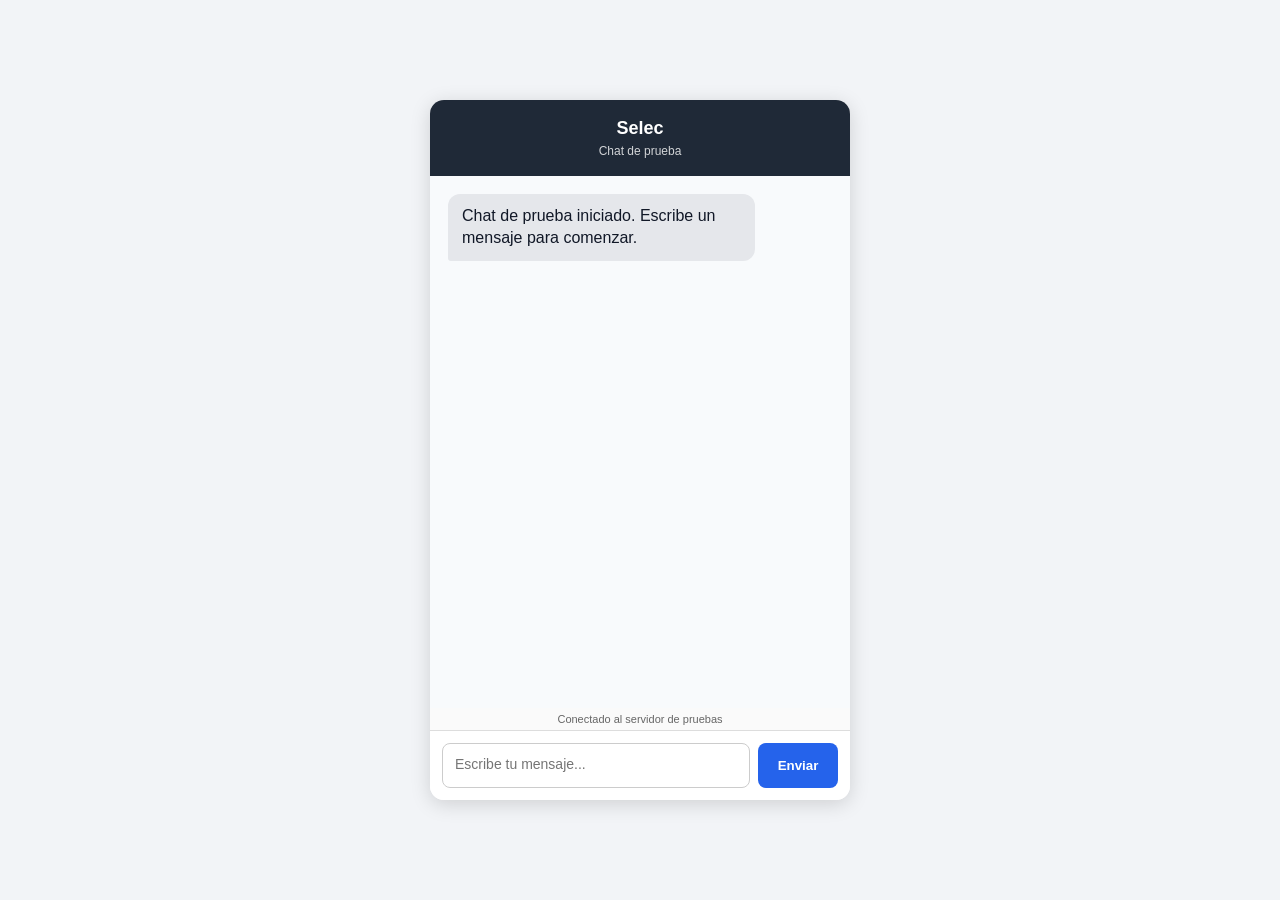
==== frontend/index.html @ 18d89196 "mejora de sistema + readme V2.0" ====
<!DOCTYPE html>
<html lang="es">
<head>
    <meta charset="UTF-8">
    <meta name="viewport" content="width=device-width, initial-scale=1.0">
    <title>Selec - Chat de Prueba</title>

    <style>
        * {
            box-sizing: border-box;
        }

        body {
            margin: 0;
            font-family: Arial, sans-serif;
            background: #f2f4f7;
            display: flex;
            justify-content: center;
            align-items: center;
            min-height: 100vh;
        }

        .chat-container {
            width: 420px;
            height: 700px;
            background: white;
            border-radius: 14px;
            box-shadow: 0 4px 20px rgba(0, 0, 0, 0.15);
            display: flex;
            flex-direction: column;
            overflow: hidden;
        }

        .chat-header {
            background: #1f2937;
            color: white;
            padding: 18px;
            text-align: center;
            font-size: 18px;
            font-weight: bold;
        }

        .chat-header small {
            display: block;
            margin-top: 5px;
            font-size: 12px;
            font-weight: normal;
            opacity: 0.8;
        }

        .messages {
            flex: 1;
            padding: 18px;
            overflow-y: auto;
            background: #f8fafc;
        }

        .message {
            margin-bottom: 12px;
            display: flex;
        }

        .message.bot {
            justify-content: flex-start;
        }

        .message.user {
            justify-content: flex-end;
        }

        .bubble {
            max-width: 80%;
            padding: 11px 14px;
            border-radius: 12px;
            line-height: 1.4;
            white-space: pre-wrap;
            word-wrap: break-word;
        }

        .bot .bubble {
            background: #e5e7eb;
            color: #111827;
            border-bottom-left-radius: 3px;
        }

        .user .bubble {
            background: #2563eb;
            color: white;
            border-bottom-right-radius: 3px;
        }

        .input-area {
            display: flex;
            padding: 12px;
            border-top: 1px solid #ddd;
            background: white;
            gap: 8px;
        }

        .input-area textarea {
            flex: 1;
            resize: none;
            height: 45px;
            border: 1px solid #ccc;
            border-radius: 8px;
            padding: 12px;
            font-family: Arial, sans-serif;
            font-size: 14px;
            outline: none;
        }

        .input-area textarea:focus {
            border-color: #2563eb;
        }

        .input-area button {
            width: 80px;
            border: none;
            border-radius: 8px;
            background: #2563eb;
            color: white;
            font-weight: bold;
            cursor: pointer;
        }

        .input-area button:hover {
            background: #1d4ed8;
        }

        .status {
            padding: 5px 12px;
            font-size: 11px;
            color: #666;
            text-align: center;
            background: #fafafa;
        }
    </style>
</head>

<body>

<div class="chat-container">

    <div class="chat-header">
        Selec
        <small>Chat de prueba</small>
    </div>

    <div id="messages" class="messages"></div>

    <div id="status" class="status">
        Conectado al servidor de pruebas
    </div>

    <div class="input-area">
        <textarea
            id="messageInput"
            placeholder="Escribe tu mensaje..."
        ></textarea>

        <button onclick="sendMessage()">
            Enviar
        </button>
    </div>

</div>

<script>

const VISITOR_ID = "test-visitor-001";

const messagesContainer = document.getElementById("messages");
const messageInput = document.getElementById("messageInput");
const statusElement = document.getElementById("status");


function addMessage(text, type) {

    const message = document.createElement("div");
    message.className = `message ${type}`;

    const bubble = document.createElement("div");
    bubble.className = "bubble";

    bubble.textContent = text;

    message.appendChild(bubble);
    messagesContainer.appendChild(message);

    messagesContainer.scrollTop =
        messagesContainer.scrollHeight;
}


function addBotReplies(response) {

    if (!response) {
        return;
    }

    if (Array.isArray(response.replies)) {

        response.replies.forEach(reply => {

            addMessage(reply, "bot");

        });

    }
}


async function sendMessage() {

    const text = messageInput.value.trim();

    if (!text) {
        return;
    }

    addMessage(text, "user");

    messageInput.value = "";

    statusElement.textContent = "Enviando...";

    const payload = {

        handler: "message",

        visitor: {
            id: VISITOR_ID
        },

        message: {
            text: text
        }

    };

    try {

        const response = await fetch("/salesiq-webhook", {

            method: "POST",

            headers: {
                "Content-Type": "application/json"
            },

            body: JSON.stringify(payload)

        });

        if (!response.ok) {

            throw new Error(
                `HTTP ${response.status}`
            );

        }

        const data = await response.json();

        addBotReplies(data);

        statusElement.textContent =
            "Conectado al servidor de pruebas";

    } catch (error) {

        console.error(error);

        addMessage(
            "Error al comunicarse con el servidor.",
            "bot"
        );

        statusElement.textContent =
            "Error de conexión";

    }
}


messageInput.addEventListener(
    "keydown",
    function(event) {

        if (
            event.key === "Enter" &&
            !event.shiftKey
        ) {

            event.preventDefault();

            sendMessage();

        }

    }
);


window.addEventListener(
    "load",
    function() {

        addMessage(
            "Chat de prueba iniciado. Escribe un mensaje para comenzar.",
            "bot"
        );

    }
);

</script>

</body>
</html>
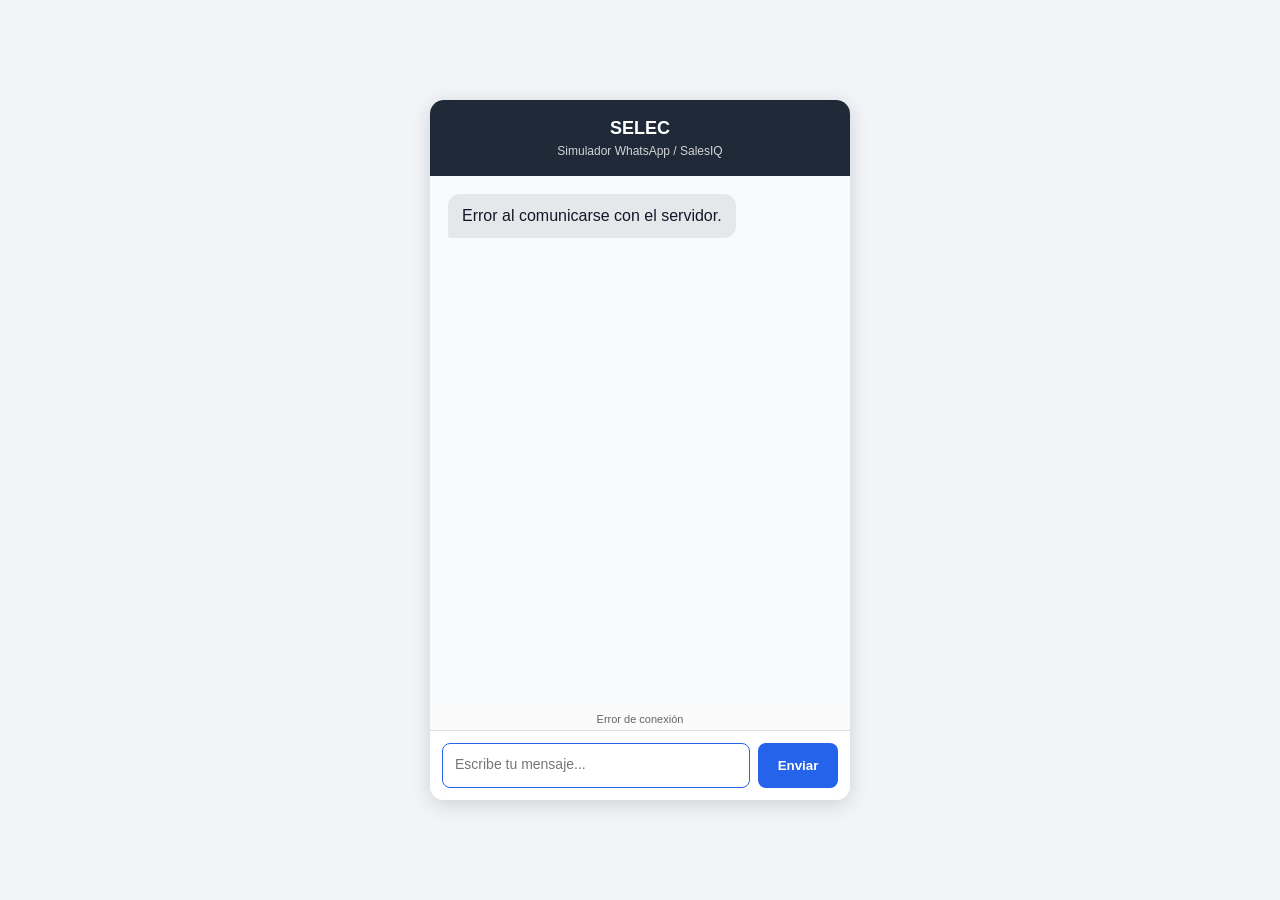
==== commit b2e3392e: "mejora flujo de postventa y envío automático de correos" ====
--- a/frontend/index.html
+++ b/frontend/index.html
@@ -1,9 +1,15 @@
 <!DOCTYPE html>
 <html lang="es">
+
 <head>
     <meta charset="UTF-8">
-    <meta name="viewport" content="width=device-width, initial-scale=1.0">
-    <title>Selec - Chat de Prueba</title>
+
+    <meta
+        name="viewport"
+        content="width=device-width, initial-scale=1.0"
+    >
+
+    <title>SELEC - Chat de Prueba</title>
 
     <style>
         * {
@@ -14,49 +20,83 @@
             margin: 0;
             font-family: Arial, sans-serif;
             background: #f2f4f7;
+
             display: flex;
             justify-content: center;
             align-items: center;
+
             min-height: 100vh;
         }
+
+
+        /* =========================================
+           CONTENEDOR
+        ========================================= */
 
         .chat-container {
             width: 420px;
             height: 700px;
+
             background: white;
+
             border-radius: 14px;
-            box-shadow: 0 4px 20px rgba(0, 0, 0, 0.15);
+
+            box-shadow:
+                0 4px 20px
+                rgba(0, 0, 0, 0.15);
+
             display: flex;
             flex-direction: column;
+
             overflow: hidden;
         }
+
+
+        /* =========================================
+           HEADER
+        ========================================= */
 
         .chat-header {
             background: #1f2937;
             color: white;
+
             padding: 18px;
+
             text-align: center;
+
             font-size: 18px;
             font-weight: bold;
         }
 
         .chat-header small {
             display: block;
+
             margin-top: 5px;
+
             font-size: 12px;
             font-weight: normal;
+
             opacity: 0.8;
         }
+
+
+        /* =========================================
+           MENSAJES
+        ========================================= */
 
         .messages {
             flex: 1;
+
             padding: 18px;
+
             overflow-y: auto;
+
             background: #f8fafc;
         }
 
         .message {
             margin-bottom: 12px;
+
             display: flex;
         }
 
@@ -70,9 +110,13 @@
 
         .bubble {
             max-width: 80%;
+
             padding: 11px 14px;
+
             border-radius: 12px;
+
             line-height: 1.4;
+
             white-space: pre-wrap;
             word-wrap: break-word;
         }
@@ -80,32 +124,99 @@
         .bot .bubble {
             background: #e5e7eb;
             color: #111827;
+
             border-bottom-left-radius: 3px;
         }
 
         .user .bubble {
             background: #2563eb;
             color: white;
+
             border-bottom-right-radius: 3px;
         }
+
+
+        /* =========================================
+           BOTONES / SELECT DE SALESIQ
+        ========================================= */
+
+        .bot-options {
+            width: 80%;
+
+            margin-top: -3px;
+            margin-bottom: 16px;
+
+            display: flex;
+            flex-direction: column;
+
+            gap: 8px;
+        }
+
+        .option-button {
+            width: 100%;
+
+            padding: 12px 14px;
+
+            background: white;
+
+            border: 1px solid #2563eb;
+            border-radius: 10px;
+
+            color: #2563eb;
+
+            font-family: Arial, sans-serif;
+            font-size: 14px;
+            font-weight: bold;
+
+            cursor: pointer;
+
+            transition:
+                background 0.15s ease,
+                color 0.15s ease,
+                transform 0.1s ease;
+        }
+
+        .option-button:hover {
+            background: #2563eb;
+            color: white;
+        }
+
+        .option-button:active {
+            transform: scale(0.98);
+        }
+
+
+        /* =========================================
+           INPUT
+        ========================================= */
 
         .input-area {
             display: flex;
+
             padding: 12px;
+
             border-top: 1px solid #ddd;
+
             background: white;
+
             gap: 8px;
         }
 
         .input-area textarea {
             flex: 1;
+
             resize: none;
+
             height: 45px;
+
             border: 1px solid #ccc;
             border-radius: 8px;
+
             padding: 12px;
+
             font-family: Arial, sans-serif;
             font-size: 14px;
+
             outline: none;
         }
 
@@ -113,116 +224,430 @@
             border-color: #2563eb;
         }
 
-        .input-area button {
+        .input-area > button {
             width: 80px;
+
             border: none;
             border-radius: 8px;
+
             background: #2563eb;
             color: white;
+
             font-weight: bold;
+
             cursor: pointer;
         }
 
-        .input-area button:hover {
+        .input-area > button:hover {
             background: #1d4ed8;
         }
+
+
+        /* =========================================
+           ESTADO
+        ========================================= */
 
         .status {
             padding: 5px 12px;
+
             font-size: 11px;
             color: #666;
+
             text-align: center;
+
             background: #fafafa;
+        }
+
+
+        /* =========================================
+           RESPONSIVE
+        ========================================= */
+
+        @media (max-width: 500px) {
+
+            body {
+                align-items: stretch;
+            }
+
+            .chat-container {
+                width: 100%;
+                height: 100vh;
+
+                border-radius: 0;
+            }
         }
     </style>
 </head>
 
+
 <body>
 
-<div class="chat-container">
-
-    <div class="chat-header">
-        Selec
-        <small>Chat de prueba</small>
+    <div class="chat-container">
+
+        <div class="chat-header">
+
+            SELEC
+
+            <small>
+                Simulador WhatsApp / SalesIQ
+            </small>
+
+        </div>
+
+
+        <div
+            id="messages"
+            class="messages"
+        ></div>
+
+
+        <div
+            id="status"
+            class="status"
+        >
+            Conectado al servidor de pruebas
+        </div>
+
+
+        <div class="input-area">
+
+            <textarea
+                id="messageInput"
+                placeholder="Escribe tu mensaje..."
+            ></textarea>
+
+            <button
+                type="button"
+                onclick="sendMessage()"
+            >
+                Enviar
+            </button>
+
+        </div>
+
     </div>
 
-    <div id="messages" class="messages"></div>
-
-    <div id="status" class="status">
-        Conectado al servidor de pruebas
-    </div>
-
-    <div class="input-area">
-        <textarea
-            id="messageInput"
-            placeholder="Escribe tu mensaje..."
-        ></textarea>
-
-        <button onclick="sendMessage()">
-            Enviar
-        </button>
-    </div>
-
-</div>
 
 <script>
 
-const VISITOR_ID = "test-visitor-001";
-
-const messagesContainer = document.getElementById("messages");
-const messageInput = document.getElementById("messageInput");
-const statusElement = document.getElementById("status");
-
+/* =========================================================
+   VISITOR ID ÚNICO PARA ESTA PRUEBA
+========================================================= */
+
+const VISITOR_ID =
+    "test-visitor-" +
+    Date.now() +
+    "-" +
+    Math.random()
+        .toString(36)
+        .substring(2, 8);
+
+
+/* =========================================================
+   ELEMENTOS
+========================================================= */
+
+const messagesContainer =
+    document.getElementById("messages");
+
+const messageInput =
+    document.getElementById("messageInput");
+
+const statusElement =
+    document.getElementById("status");
+
+
+/* =========================================================
+   AGREGAR MENSAJE
+========================================================= */
 
 function addMessage(text, type) {
 
-    const message = document.createElement("div");
-    message.className = `message ${type}`;
-
-    const bubble = document.createElement("div");
-    bubble.className = "bubble";
-
-    bubble.textContent = text;
-
-    message.appendChild(bubble);
-    messagesContainer.appendChild(message);
+    const message =
+        document.createElement("div");
+
+    message.className =
+        `message ${type}`;
+
+
+    const bubble =
+        document.createElement("div");
+
+    bubble.className =
+        "bubble";
+
+    bubble.textContent =
+        text;
+
+
+    message.appendChild(
+        bubble
+    );
+
+    messagesContainer.appendChild(
+        message
+    );
+
+
+    scrollToBottom();
+}
+
+
+/* =========================================================
+   SCROLL
+========================================================= */
+
+function scrollToBottom() {
 
     messagesContainer.scrollTop =
         messagesContainer.scrollHeight;
 }
 
 
+/* =========================================================
+   ELIMINAR BOTONES ANTERIORES
+========================================================= */
+
+function clearInteractiveOptions() {
+
+    const options =
+        document.querySelectorAll(
+            ".bot-options"
+        );
+
+    options.forEach(element => {
+        element.remove();
+    });
+}
+
+
+/* =========================================================
+   MOSTRAR BOTONES SELECT
+========================================================= */
+
+function addSelectOptions(options) {
+
+    if (
+        !Array.isArray(options) ||
+        options.length === 0
+    ) {
+        return;
+    }
+
+
+    const container =
+        document.createElement("div");
+
+    container.className =
+        "bot-options";
+
+
+    options.forEach(option => {
+
+        /*
+         * SalesIQ normalmente entrega strings:
+         *
+         * "Solicitud cotización"
+         *
+         * Pero dejamos compatibilidad por si
+         * más adelante llegan objetos:
+         *
+         * {
+         *     label: "...",
+         *     value: "..."
+         * }
+         */
+
+        let label = "";
+        let value = "";
+
+
+        if (
+            typeof option === "string"
+        ) {
+
+            label = option;
+            value = option;
+
+        } else if (
+            option &&
+            typeof option === "object"
+        ) {
+
+            label =
+                option.label ||
+                option.value ||
+                "";
+
+            value =
+                option.value ||
+                option.label ||
+                "";
+
+        }
+
+
+        if (!label) {
+            return;
+        }
+
+
+        const button =
+            document.createElement(
+                "button"
+            );
+
+        button.type =
+            "button";
+
+        button.className =
+            "option-button";
+
+        button.textContent =
+            label;
+
+
+        button.addEventListener(
+            "click",
+            function() {
+
+                /*
+                 * Al seleccionar la opción,
+                 * hacemos exactamente lo mismo
+                 * que haría el usuario en WhatsApp:
+                 *
+                 * enviamos el texto seleccionado
+                 * al webhook.
+                 */
+
+                sendToBot(
+                    value,
+                    true
+                );
+            }
+        );
+
+
+        container.appendChild(
+            button
+        );
+    });
+
+
+    messagesContainer.appendChild(
+        container
+    );
+
+
+    scrollToBottom();
+}
+
+
+/* =========================================================
+   PROCESAR RESPUESTA DEL BOT
+========================================================= */
+
 function addBotReplies(response) {
 
     if (!response) {
         return;
     }
 
-    if (Array.isArray(response.replies)) {
-
-        response.replies.forEach(reply => {
-
-            addMessage(reply, "bot");
-
-        });
-
+
+    /*
+     * MENSAJES NORMALES
+     */
+
+    if (
+        Array.isArray(
+            response.replies
+        )
+    ) {
+
+        response.replies.forEach(
+            reply => {
+
+                if (
+                    typeof reply === "string"
+                ) {
+
+                    addMessage(
+                        reply,
+                        "bot"
+                    );
+
+                }
+
+            }
+        );
+    }
+
+
+    /*
+     * INPUT SELECT DE SALESIQ
+     *
+     * {
+     *     "input": {
+     *         "type": "select",
+     *         "options": [...]
+     *     }
+     * }
+     */
+
+    if (
+        response.input &&
+        response.input.type === "select" &&
+        Array.isArray(
+            response.input.options
+        )
+    ) {
+
+        addSelectOptions(
+            response.input.options
+        );
     }
 }
 
 
-async function sendMessage() {
-
-    const text = messageInput.value.trim();
-
-    if (!text) {
+/* =========================================================
+   ENVIAR MENSAJE AL WEBHOOK
+========================================================= */
+
+async function sendToBot(
+    text,
+    showUserMessage = true
+) {
+
+    const cleanText =
+        String(text || "")
+            .trim();
+
+
+    if (!cleanText) {
         return;
     }
 
-    addMessage(text, "user");
-
-    messageInput.value = "";
-
-    statusElement.textContent = "Enviando...";
+
+    /*
+     * Cuando el usuario selecciona algo,
+     * quitamos los botones anteriores.
+     */
+
+    clearInteractiveOptions();
+
+
+    if (showUserMessage) {
+
+        addMessage(
+            cleanText,
+            "user"
+        );
+    }
+
+
+    statusElement.textContent =
+        "Enviando...";
+
 
     const payload = {
 
@@ -233,55 +658,106 @@
         },
 
         message: {
-            text: text
+            text: cleanText
         }
 
     };
 
+
     try {
 
-        const response = await fetch("/salesiq-webhook", {
-
-            method: "POST",
-
-            headers: {
-                "Content-Type": "application/json"
-            },
-
-            body: JSON.stringify(payload)
-
-        });
+        const response =
+            await fetch(
+                "/salesiq-webhook",
+                {
+
+                    method: "POST",
+
+                    headers: {
+                        "Content-Type":
+                            "application/json"
+                    },
+
+                    body:
+                        JSON.stringify(
+                            payload
+                        )
+
+                }
+            );
+
 
         if (!response.ok) {
 
             throw new Error(
                 `HTTP ${response.status}`
             );
-
-        }
-
-        const data = await response.json();
-
-        addBotReplies(data);
+        }
+
+
+        const data =
+            await response.json();
+
+
+        addBotReplies(
+            data
+        );
+
 
         statusElement.textContent =
             "Conectado al servidor de pruebas";
 
+
     } catch (error) {
 
-        console.error(error);
+        console.error(
+            error
+        );
+
 
         addMessage(
             "Error al comunicarse con el servidor.",
             "bot"
         );
 
+
         statusElement.textContent =
             "Error de conexión";
-
     }
 }
 
+
+/* =========================================================
+   BOTÓN ENVIAR
+========================================================= */
+
+function sendMessage() {
+
+    const text =
+        messageInput.value.trim();
+
+
+    if (!text) {
+        return;
+    }
+
+
+    messageInput.value = "";
+
+
+    sendToBot(
+        text,
+        true
+    );
+
+
+    messageInput.focus();
+}
+
+
+/* =========================================================
+   ENTER PARA ENVIAR
+========================================================= */
 
 messageInput.addEventListener(
     "keydown",
@@ -295,26 +771,46 @@
             event.preventDefault();
 
             sendMessage();
-
-        }
-
+        }
     }
 );
 
+
+/* =========================================================
+   INICIO AUTOMÁTICO DEL CHAT
+========================================================= */
 
 window.addEventListener(
     "load",
-    function() {
-
-        addMessage(
-            "Chat de prueba iniciado. Escribe un mensaje para comenzar.",
-            "bot"
-        );
-
+    async function() {
+
+        statusElement.textContent =
+            "Iniciando conversación...";
+
+
+        /*
+         * Mandamos "hola" internamente.
+         *
+         * NO se muestra como mensaje del usuario.
+         *
+         * Tu backend ya reconoce "hola"
+         * como inicio/reinicio de conversación,
+         * así que responderá inmediatamente
+         * con reply_menu_principal().
+         */
+
+        await sendToBot(
+            "hola",
+            false
+        );
+
+
+        messageInput.focus();
     }
 );
 
 </script>
 
 </body>
+
 </html>
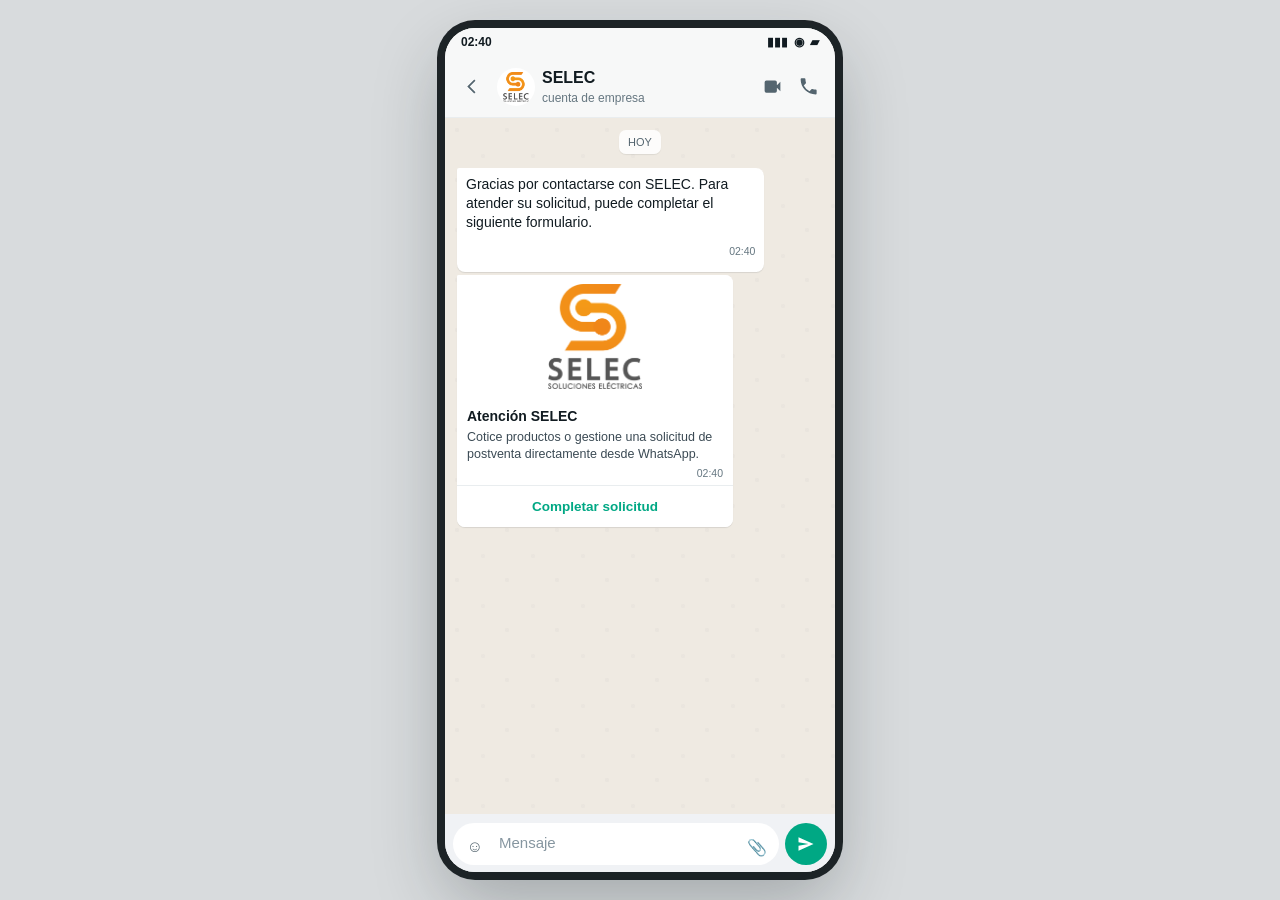
==== commit c2e1f807: "whatsapp flows" ====
--- a/frontend/index.html
+++ b/frontend/index.html
@@ -1,677 +1,3876 @@
 <!DOCTYPE html>
 <html lang="es">
-
 <head>
     <meta charset="UTF-8">
 
     <meta
         name="viewport"
-        content="width=device-width, initial-scale=1.0"
+        content="width=device-width, initial-scale=1.0, viewport-fit=cover"
     >
 
-    <title>SELEC - Chat de Prueba</title>
+    <title>
+        SELEC - WhatsApp Flow MVP
+    </title>
 
     <style>
+        :root {
+            --wa-green: #00a884;
+            --wa-green-dark: #008069;
+
+            --wa-chat-bg: #efeae2;
+
+            --wa-incoming: #ffffff;
+            --wa-outgoing: #d9fdd3;
+
+            --wa-text: #111b21;
+            --wa-muted: #667781;
+            --wa-border: #e9edef;
+        }
+
         * {
             box-sizing: border-box;
         }
 
+        html,
         body {
             margin: 0;
-            font-family: Arial, sans-serif;
-            background: #f2f4f7;
+            min-height: 100%;
+
+            font-family:
+                -apple-system,
+                BlinkMacSystemFont,
+                "Segoe UI",
+                Roboto,
+                Helvetica,
+                Arial,
+                sans-serif;
+
+            color: var(--wa-text);
+
+            background: #d8dbdd;
+        }
+
+        body {
+            min-height: 100vh;
 
             display: flex;
+
+            align-items: center;
             justify-content: center;
-            align-items: center;
-
-            min-height: 100vh;
-        }
-
-
-        /* =========================================
-           CONTENEDOR
-        ========================================= */
-
-        .chat-container {
-            width: 420px;
-            height: 700px;
-
-            background: white;
-
-            border-radius: 14px;
+
+            padding: 18px;
+        }
+
+        button,
+        input,
+        textarea,
+        select {
+            font: inherit;
+        }
+
+        button {
+            -webkit-tap-highlight-color:
+                transparent;
+        }
+
+
+        /* =====================================================
+           TELÉFONO
+        ===================================================== */
+
+        .phone {
+            position: relative;
+
+            width: min(
+                100%,
+                390px
+            );
+
+            height: min(
+                844px,
+                calc(100vh - 36px)
+            );
+
+            min-height: 650px;
+
+            background: #ffffff;
+
+            border-radius: 30px;
+
+            overflow: hidden;
 
             box-shadow:
-                0 4px 20px
-                rgba(0, 0, 0, 0.15);
+                0 28px 70px
+                rgba(
+                    17,
+                    27,
+                    33,
+                    0.28
+                ),
+                0 0 0 8px #1f2528;
 
             display: flex;
             flex-direction: column;
-
-            overflow: hidden;
-        }
-
-
-        /* =========================================
-           HEADER
-        ========================================= */
+        }
+
+
+        /* =====================================================
+           BARRA SUPERIOR
+        ===================================================== */
+
+        .status-bar {
+            height: 28px;
+
+            background: #f7f8f8;
+
+            display: flex;
+
+            align-items: center;
+            justify-content:
+                space-between;
+
+            padding:
+                0 16px;
+
+            font-size: 12px;
+            font-weight: 600;
+
+            flex: 0 0 auto;
+        }
+
+        .status-icons {
+            display: flex;
+            gap: 6px;
+
+            align-items: center;
+        }
+
+        .status-icons svg {
+            width: 14px;
+            height: 14px;
+        }
+
+
+        /* =====================================================
+           HEADER WHATSAPP
+        ===================================================== */
 
         .chat-header {
-            background: #1f2937;
-            color: white;
-
-            padding: 18px;
-
-            text-align: center;
-
-            font-size: 18px;
-            font-weight: bold;
-        }
-
-        .chat-header small {
+            height: 62px;
+
+            background: #f7f8f8;
+
+            border-bottom:
+                1px solid
+                var(--wa-border);
+
+            display: flex;
+
+            align-items: center;
+
+            padding:
+                0 9px;
+
+            gap: 7px;
+
+            flex: 0 0 auto;
+        }
+
+        .icon-button {
+            width: 36px;
+            height: 36px;
+
+            border: 0;
+
+            background:
+                transparent;
+
+            display: grid;
+
+            place-items: center;
+
+            color: #54656f;
+
+            cursor: pointer;
+
+            border-radius: 50%;
+
+            padding: 0;
+        }
+
+        .icon-button svg {
+            width: 21px;
+            height: 21px;
+
+            fill:
+                currentColor;
+        }
+
+.avatar {
+    width: 38px;
+    height: 38px;
+
+    border-radius: 50%;
+
+    background: #ffffff;
+
+    display: flex;
+    align-items: center;
+    justify-content: center;
+
+    overflow: hidden;
+
+    flex: 0 0 auto;
+}
+
+.avatar img {
+    width: 100%;
+    height: 100%;
+
+    object-fit: contain;
+
+    padding: 4px;
+}
+
+        .chat-contact {
+            flex: 1;
+            min-width: 0;
+        }
+
+        .chat-contact strong {
             display: block;
 
-            margin-top: 5px;
+            font-size: 16px;
+
+            line-height: 1.2;
+        }
+
+        .chat-contact span {
+            display: block;
+
+            color:
+                var(--wa-muted);
 
             font-size: 12px;
-            font-weight: normal;
-
-            opacity: 0.8;
-        }
-
-
-        /* =========================================
-           MENSAJES
-        ========================================= */
+
+            margin-top: 3px;
+        }
+
+        .chat-actions {
+            display: flex;
+        }
+
+
+        /* =====================================================
+           CHAT
+        ===================================================== */
 
         .messages {
             flex: 1;
 
-            padding: 18px;
+            min-height: 0;
 
             overflow-y: auto;
 
-            background: #f8fafc;
-        }
-
-        .message {
-            margin-bottom: 12px;
-
+            padding:
+                12px 12px 18px;
+
+            background-color:
+                var(--wa-chat-bg);
+
+            background-image:
+                radial-gradient(
+                    circle at 12px 12px,
+                    rgba(
+                        17,
+                        27,
+                        33,
+                        .025
+                    ) 2px,
+                    transparent 2.4px
+                ),
+                radial-gradient(
+                    circle at 38px 38px,
+                    rgba(
+                        17,
+                        27,
+                        33,
+                        .018
+                    ) 2px,
+                    transparent 2.4px
+                );
+
+            background-size:
+                50px 50px;
+
+            scroll-behavior:
+                smooth;
+        }
+
+        .date-chip {
+            width:
+                max-content;
+
+            margin:
+                0 auto 14px;
+
+            background:
+                rgba(
+                    255,
+                    255,
+                    255,
+                    .88
+                );
+
+            color: #54656f;
+
+            font-size: 11px;
+
+            border-radius: 7px;
+
+            padding:
+                6px 9px;
+
+            box-shadow:
+                0 1px 1px
+                rgba(
+                    11,
+                    20,
+                    26,
+                    .08
+                );
+        }
+
+        .message-row {
             display: flex;
-        }
-
-        .message.bot {
-            justify-content: flex-start;
-        }
-
-        .message.user {
-            justify-content: flex-end;
+
+            margin:
+                3px 0;
+        }
+
+        .message-row.incoming {
+            justify-content:
+                flex-start;
+        }
+
+        .message-row.outgoing {
+            justify-content:
+                flex-end;
         }
 
         .bubble {
-            max-width: 80%;
-
-            padding: 11px 14px;
-
-            border-radius: 12px;
+            position: relative;
+
+            max-width: 84%;
+
+            padding:
+                7px 9px 5px;
+
+            border-radius: 8px;
+
+            font-size: 14px;
+
+            line-height: 1.36;
+
+            box-shadow:
+                0 1px 1px
+                rgba(
+                    11,
+                    20,
+                    26,
+                    .10
+                );
+
+            white-space:
+                pre-wrap;
+
+            word-break:
+                break-word;
+        }
+
+        .incoming .bubble {
+            background:
+                var(--wa-incoming);
+
+            border-top-left-radius:
+                2px;
+        }
+
+        .outgoing .bubble {
+            background:
+                var(--wa-outgoing);
+
+            border-top-right-radius:
+                2px;
+        }
+
+        .bubble-meta {
+            display: flex;
+
+            justify-content:
+                flex-end;
+
+            align-items: center;
+
+            gap: 4px;
+
+            margin-top: 3px;
+
+            color: #667781;
+
+            font-size: 10.5px;
+
+            line-height: 1;
+        }
+
+        .ticks {
+            color: #53bdeb;
+
+            font-size: 13px;
+
+            letter-spacing:
+                -4px;
+
+            padding-right: 3px;
+        }
+
+
+        /* =====================================================
+           MENSAJE FLOW
+        ===================================================== */
+
+        .flow-invite {
+            padding: 0;
+
+            overflow: hidden;
+
+            min-width: 285px;
+        }
+
+        .flow-invite-body {
+            padding:
+                11px 10px 8px;
+        }
+
+        .flow-invite-title {
+            display: flex;
+
+            align-items: center;
+
+            gap: 9px;
+
+            font-weight: 650;
+
+            margin-bottom: 6px;
+        }
+
+        .flow-doc-icon {
+            width: 34px;
+            height: 34px;
+
+            border-radius: 8px;
+
+            background:
+                #e7fce9;
+
+            color:
+                var(--wa-green-dark);
+
+            display: grid;
+
+            place-items: center;
+
+            flex: 0 0 auto;
+        }
+
+        .flow-doc-icon svg {
+            width: 19px;
+            height: 19px;
+
+            fill:
+                currentColor;
+        }
+
+        .flow-invite-text {
+            color: #3b4a54;
+
+            font-size: 13px;
 
             line-height: 1.4;
-
-            white-space: pre-wrap;
-            word-wrap: break-word;
-        }
-
-        .bot .bubble {
-            background: #e5e7eb;
-            color: #111827;
-
-            border-bottom-left-radius: 3px;
-        }
-
-        .user .bubble {
-            background: #2563eb;
+        }
+
+        .flow-cta {
+            width: 100%;
+
+            height: 44px;
+
+            border: 0;
+
+            border-top:
+                1px solid
+                var(--wa-border);
+
+            background: white;
+
+            color:
+                var(--wa-green);
+
+            font-weight: 600;
+
+            cursor: pointer;
+        }
+
+
+        /* =====================================================
+           CAJA DE MENSAJES
+        ===================================================== */
+
+        .composer {
+            min-height: 58px;
+
+            padding:
+                7px 8px;
+
+            background:
+                #f0f2f5;
+
+            display: flex;
+
+            align-items:
+                flex-end;
+
+            gap: 6px;
+
+            flex: 0 0 auto;
+        }
+
+        .composer-box {
+            flex: 1;
+
+            min-height: 42px;
+
+            background: white;
+
+            border-radius: 22px;
+
+            display: flex;
+
+            align-items:
+                flex-end;
+
+            padding:
+                0 4px;
+        }
+
+        .composer textarea {
+            flex: 1;
+
+            min-width: 0;
+
+            height: 42px;
+
+            max-height: 100px;
+
+            resize: none;
+
+            border: 0;
+
+            outline: 0;
+
+            background:
+                transparent;
+
+            padding:
+                11px 6px 8px;
+
+            color:
+                var(--wa-text);
+
+            font-size: 15px;
+        }
+
+        .composer textarea::placeholder {
+            color: #8696a0;
+        }
+
+        .send-button {
+            width: 42px;
+            height: 42px;
+
+            flex: 0 0 auto;
+
+            border: 0;
+
+            border-radius: 50%;
+
+            background:
+                var(--wa-green);
+
             color: white;
 
-            border-bottom-right-radius: 3px;
-        }
-
-
-        /* =========================================
-           BOTONES / SELECT DE SALESIQ
-        ========================================= */
-
-        .bot-options {
-            width: 80%;
-
-            margin-top: -3px;
-            margin-bottom: 16px;
-
-            display: flex;
-            flex-direction: column;
-
-            gap: 8px;
-        }
-
-        .option-button {
-            width: 100%;
-
-            padding: 12px 14px;
-
-            background: white;
-
-            border: 1px solid #2563eb;
-            border-radius: 10px;
-
-            color: #2563eb;
-
-            font-family: Arial, sans-serif;
-            font-size: 14px;
-            font-weight: bold;
+            display: grid;
+
+            place-items: center;
 
             cursor: pointer;
+        }
+
+        .send-button svg {
+            width: 20px;
+            height: 20px;
+
+            fill:
+                currentColor;
+        }
+
+
+/* =====================================================
+   WHATSAPP FLOW - SIMULACIÓN NATIVA
+===================================================== */
+
+.flow-layer {
+    position: absolute;
+
+    /* Dejamos visible la barra de estado del teléfono */
+    top: 28px;
+    left: 0;
+    right: 0;
+    bottom: 0;
+
+    z-index: 30;
+
+    background: #ffffff;
+
+    display: flex;
+    flex-direction: column;
+
+    transform: translateX(102%);
+
+    transition:
+        transform
+        0.22s
+        cubic-bezier(
+            0.2,
+            0.8,
+            0.2,
+            1
+        );
+}
+
+.flow-layer.open {
+    transform: translateX(0);
+}
+
+
+/* =====================================================
+   HEADER NATIVO DEL FLOW
+===================================================== */
+
+.flow-topbar {
+    height: 56px;
+
+    flex: 0 0 auto;
+
+    display: flex;
+    align-items: center;
+
+    padding: 0 8px;
+
+    background: #ffffff;
+
+    border-bottom:
+        1px solid
+        #e9edef;
+}
+
+.flow-topbar .icon-button {
+    width: 40px;
+    height: 40px;
+
+    color: #3b4a54;
+}
+
+.flow-title-wrap {
+    flex: 1;
+
+    min-width: 0;
+
+    text-align: center;
+}
+
+.flow-title {
+    color: #111b21;
+
+    font-size: 16px;
+    font-weight: 600;
+
+    line-height: 1.2;
+
+    white-space: nowrap;
+
+    overflow: hidden;
+
+    text-overflow: ellipsis;
+}
+
+
+/* =====================================================
+   ÁREA DEL FORMULARIO
+===================================================== */
+
+.flow-scroll {
+    flex: 1;
+
+    min-height: 0;
+
+    overflow-y: auto;
+
+    padding:
+        20px 16px
+        115px;
+
+    background: #ffffff;
+
+    overscroll-behavior: contain;
+}
+
+.flow-scroll::-webkit-scrollbar {
+    width: 4px;
+}
+
+.flow-scroll::-webkit-scrollbar-thumb {
+    background: #c7d0d4;
+
+    border-radius: 10px;
+}
+
+
+/* =====================================================
+   TEXTOS
+===================================================== */
+
+.flow-heading {
+    margin:
+        2px 0 8px;
+
+    color: #111b21;
+
+    font-size: 20px;
+    font-weight: 600;
+
+    line-height: 1.3;
+}
+
+.flow-subheading {
+    margin:
+        20px 0 8px;
+
+    color: #111b21;
+
+    font-size: 15px;
+    font-weight: 600;
+}
+
+.flow-body {
+    margin:
+        0 0 20px;
+
+    color: #3b4a54;
+
+    font-size: 14px;
+
+    line-height: 1.45;
+}
+
+.flow-caption {
+    margin:
+        0 0 20px;
+
+    color: #667781;
+
+    font-size: 13px;
+
+    line-height: 1.4;
+}
+
+
+/* =====================================================
+   CAMPOS TIPO WHATSAPP FLOW
+===================================================== */
+
+.flow-field {
+    position: relative;
+
+    margin-bottom: 18px;
+
+    padding-top: 7px;
+}
+
+
+/* LABEL FLOTANTE */
+
+.flow-field > label {
+    position: absolute;
+
+    top: 0;
+    left: 10px;
+
+    z-index: 2;
+
+    margin: 0;
+
+    padding:
+        0 4px;
+
+    background: #ffffff;
+
+    color: #667781;
+
+    font-size: 12px;
+    font-weight: 400;
+
+    line-height: 14px;
+}
+
+
+/* INPUTS */
+
+.flow-field input,
+.flow-field textarea,
+.flow-field select {
+    width: 100%;
+
+    margin: 0;
+
+    border:
+        1px solid
+        #8696a0;
+
+    border-radius: 4px;
+
+    background: #ffffff;
+
+    color: #111b21;
+
+    outline: none;
+
+    font-size: 15px;
+
+    transition:
+        border-color 0.12s ease,
+        box-shadow 0.12s ease;
+}
+
+.flow-field input,
+.flow-field select {
+    height: 52px;
+
+    padding:
+        5px 12px 0;
+}
+
+.flow-field textarea {
+    min-height: 98px;
+
+    padding:
+        15px 12px 10px;
+
+    resize: none;
+
+    line-height: 1.4;
+}
+
+
+/* FOCUS */
+
+.flow-field input:focus,
+.flow-field textarea:focus,
+.flow-field select:focus {
+    border-color: #008069;
+
+    box-shadow:
+        inset 0 0 0 1px #008069;
+}
+
+.flow-field:focus-within > label {
+    color: #008069;
+}
+
+
+/* REQUIRED */
+
+.required-star {
+    color: #d92d20;
+
+    margin-left: 2px;
+}
+
+
+/* TEXTO DE AYUDA */
+
+.helper-text {
+    margin:
+        5px 2px 0;
+
+    color: #667781;
+
+    font-size: 11px;
+
+    line-height: 1.3;
+}
+
+
+/* ERROR */
+
+.error-text {
+    display: none;
+
+    margin:
+        5px 2px 0;
+
+    color: #d92d20;
+
+    font-size: 11px;
+}
+
+.flow-field.invalid
+.error-text {
+    display: block;
+}
+
+.flow-field.invalid input,
+.flow-field.invalid textarea,
+.flow-field.invalid select {
+    border-color: #d92d20;
+}
+
+
+/* =====================================================
+   RADIO BUTTONS
+===================================================== */
+
+.flow-group-label {
+    display: block;
+
+    margin:
+        0 0 9px;
+
+    color: #111b21;
+
+    font-size: 13px;
+    font-weight: 500;
+}
+
+.radio-group {
+    width: 100%;
+
+    border:
+        1px solid
+        #d1d7db;
+
+    border-radius: 5px;
+
+    overflow: hidden;
+
+    background: #ffffff;
+}
+
+.radio-option {
+    min-height: 56px;
+
+    display: flex;
+
+    align-items: center;
+
+    gap: 12px;
+
+    padding:
+        0 14px;
+
+    background: #ffffff;
+
+    border-bottom:
+        1px solid
+        #e9edef;
+
+    color: #111b21;
+
+    font-size: 14px;
+
+    cursor: pointer;
+}
+
+.radio-option:last-child {
+    border-bottom: 0;
+}
+
+.radio-option:hover {
+    background: #f7f8f8;
+}
+
+.radio-option input {
+    width: 20px;
+    height: 20px;
+
+    flex: 0 0 auto;
+
+    margin: 0;
+
+    accent-color: #008069;
+}
+
+
+/* =====================================================
+   DROPDOWN
+===================================================== */
+
+.flow-field select {
+    appearance: auto;
+
+    cursor: pointer;
+}
+
+
+/* =====================================================
+   FOOTER NATIVO DEL FLOW
+===================================================== */
+
+.flow-footer {
+    position: absolute;
+
+    left: 0;
+    right: 0;
+    bottom: 0;
+
+    z-index: 5;
+
+    padding:
+        10px 16px
+        calc(
+            10px +
+            env(
+                safe-area-inset-bottom
+            )
+        );
+
+    background: #ffffff;
+
+    border-top:
+        1px solid
+        #e9edef;
+
+    box-shadow:
+        0 -2px 8px
+        rgba(
+            17,
+            27,
+            33,
+            0.04
+        );
+}
+
+
+/* CTA */
+
+.flow-primary {
+    width: 100%;
+
+    height: 46px;
+
+    min-height: 46px;
+
+    border: 0;
+
+    border-radius: 4px;
+
+    background: #008069;
+
+    color: #ffffff;
+
+    font-size: 14px;
+    font-weight: 600;
+
+    cursor: pointer;
+
+    transition:
+        background
+        0.12s ease;
+}
+
+.flow-primary:hover:not(:disabled) {
+    background: #006f5c;
+}
+
+.flow-primary:active:not(:disabled) {
+    transform: scale(0.995);
+}
+
+.flow-primary:disabled {
+    background: #e9edef;
+
+    color: #8696a0;
+
+    cursor: default;
+}
+
+
+/* TEXTO INFERIOR */
+
+.flow-managed {
+    margin-top: 8px;
+
+    text-align: center;
+
+    color: #8696a0;
+
+    font-size: 10px;
+
+    line-height: 1.2;
+}
+
+.flow-managed span {
+    color: #667781;
+}
+
+
+        /* =====================================================
+           ERRORES / LOADING
+        ===================================================== */
+
+        .flow-error-banner {
+            display: none;
+
+            margin-bottom: 14px;
+
+            padding:
+                10px 12px;
+
+            border-radius: 8px;
+
+            background:
+                #fff1f0;
+
+            color:
+                #912018;
+
+            font-size: 12px;
+        }
+
+        .flow-error-banner.show {
+            display: block;
+        }
+
+        .flow-loading {
+            min-height: 350px;
+
+            display: grid;
+
+            place-items: center;
+
+            color: #667781;
+
+            font-size: 13px;
+
+            text-align: center;
+        }
+
+        .spinner {
+            width: 28px;
+            height: 28px;
+
+            margin:
+                0 auto 10px;
+
+            border:
+                3px solid
+                #e7ecee;
+
+            border-top-color:
+                var(--wa-green);
+
+            border-radius: 50%;
+
+            animation:
+                spin .8s
+                linear infinite;
+        }
+
+        @keyframes spin {
+            to {
+                transform:
+                    rotate(360deg);
+            }
+        }
+
+        .toast {
+            position: absolute;
+
+            z-index: 40;
+
+            left: 50%;
+            bottom: 82px;
+
+            transform:
+                translate(
+                    -50%,
+                    15px
+                );
+
+            max-width:
+                calc(
+                    100% - 32px
+                );
+
+            padding:
+                9px 13px;
+
+            border-radius: 8px;
+
+            background:
+                rgba(
+                    17,
+                    27,
+                    33,
+                    .92
+                );
+
+            color: white;
+
+            font-size: 12px;
+
+            opacity: 0;
+
+            pointer-events: none;
 
             transition:
-                background 0.15s ease,
-                color 0.15s ease,
-                transform 0.1s ease;
-        }
-
-        .option-button:hover {
-            background: #2563eb;
-            color: white;
-        }
-
-        .option-button:active {
-            transform: scale(0.98);
-        }
-
-
-        /* =========================================
-           INPUT
-        ========================================= */
-
-        .input-area {
-            display: flex;
-
-            padding: 12px;
-
-            border-top: 1px solid #ddd;
-
-            background: white;
-
-            gap: 8px;
-        }
-
-        .input-area textarea {
-            flex: 1;
-
-            resize: none;
-
-            height: 45px;
-
-            border: 1px solid #ccc;
-            border-radius: 8px;
-
-            padding: 12px;
-
-            font-family: Arial, sans-serif;
-            font-size: 14px;
-
-            outline: none;
-        }
-
-        .input-area textarea:focus {
-            border-color: #2563eb;
-        }
-
-        .input-area > button {
-            width: 80px;
-
-            border: none;
-            border-radius: 8px;
-
-            background: #2563eb;
-            color: white;
-
-            font-weight: bold;
-
-            cursor: pointer;
-        }
-
-        .input-area > button:hover {
-            background: #1d4ed8;
-        }
-
-
-        /* =========================================
-           ESTADO
-        ========================================= */
-
-        .status {
-            padding: 5px 12px;
-
-            font-size: 11px;
-            color: #666;
-
-            text-align: center;
-
-            background: #fafafa;
-        }
-
-
-        /* =========================================
-           RESPONSIVE
-        ========================================= */
-
-        @media (max-width: 500px) {
+                .18s;
+        }
+
+        .toast.show {
+            opacity: 1;
+
+            transform:
+                translate(
+                    -50%,
+                    0
+                );
+        }
+
+    
+/* =====================================================
+   TARJETA QUE ABRE EL FLOW
+===================================================== */
+
+.flow-card {
+    width: 276px;
+    max-width: 82%;
+
+    padding: 0;
+
+    overflow: hidden;
+
+    border-radius: 8px;
+
+    background: #ffffff;
+
+    white-space: normal;
+
+    word-break: normal;
+}
+
+.flow-card-image {
+    width: 100%;
+    height: 124px;
+
+    display: flex;
+
+    align-items: center;
+    justify-content: center;
+
+    background: #ffffff;
+
+    overflow: hidden;
+}
+
+.flow-card-image img {
+    width: 68%;
+    height: 105px;
+
+    object-fit: contain;
+
+    display: block;
+}
+
+.flow-card-content {
+    padding:
+        9px 10px 7px;
+}
+
+.flow-card-title {
+    margin: 0 0 4px;
+
+    color: #111b21;
+
+    font-size: 14px;
+    font-weight: 600;
+
+    line-height: 1.25;
+}
+
+.flow-card-description {
+    margin: 0;
+
+    color: #3b4a54;
+
+    font-size: 12.5px;
+
+    line-height: 1.35;
+}
+
+.flow-card-content
+.bubble-meta {
+    margin-top: 5px;
+}
+
+.flow-card-button {
+    width: 100%;
+    height: 42px;
+
+    border: 0;
+
+    border-top:
+        1px solid
+        #e9edef;
+
+    background: #ffffff;
+
+    color: #00a884;
+
+    font-size: 13.5px;
+    font-weight: 600;
+
+    cursor: pointer;
+}
+
+.flow-card-button:hover {
+    background: #f5f6f6;
+}
+
+
+        /* =====================================================
+           MOBILE
+        ===================================================== */
+
+        @media (
+            max-width: 540px
+        ) {
 
             body {
-                align-items: stretch;
+                padding: 0;
+
+                background: white;
             }
 
-            .chat-container {
-                width: 100%;
-                height: 100vh;
+            .phone {
+                width: 100vw;
+                height: 100dvh;
+
+                min-height: 0;
 
                 border-radius: 0;
+
+                box-shadow: none;
             }
+
         }
     </style>
 </head>
 
-
 <body>
 
-    <div class="chat-container">
-
-        <div class="chat-header">
-
-            SELEC
-
-            <small>
-                Simulador WhatsApp / SalesIQ
-            </small>
+<div
+    class="phone"
+    id="phone"
+>
+
+    <!-- =====================================================
+         STATUS BAR
+    ===================================================== -->
+
+    <div class="status-bar">
+
+        <span id="clock">
+            09:41
+        </span>
+
+        <div class="status-icons">
+
+            <span>
+                ▮▮▮
+            </span>
+
+            <span>
+                ◉
+            </span>
+
+            <span>
+                ▰
+            </span>
 
         </div>
 
-
-        <div
-            id="messages"
-            class="messages"
-        ></div>
-
-
-        <div
-            id="status"
-            class="status"
+    </div>
+
+
+    <!-- =====================================================
+         HEADER WHATSAPP
+    ===================================================== -->
+
+    <header class="chat-header">
+
+        <button
+            class="icon-button"
+            type="button"
         >
-            Conectado al servidor de pruebas
+            <svg viewBox="0 0 24 24">
+                <path
+                    d="
+                        m15.4 5.4
+                        -1.4-1.4
+                        L6 12
+                        l8 8
+                        1.4-1.4
+                        L8.8 12
+                        l6.6-6.6Z
+                    "
+                />
+            </svg>
+        </button>
+
+<div class="avatar">
+    <img
+        src="/static/selec-logo.png"
+        alt="SELEC"
+    >
+</div>
+
+        <div class="chat-contact">
+
+            <strong>
+                SELEC
+            </strong>
+
+            <span>
+                cuenta de empresa
+            </span>
+
         </div>
 
-
-        <div class="input-area">
+        <div class="chat-actions">
+
+            <button
+                class="icon-button"
+                type="button"
+            >
+                <svg viewBox="0 0 24 24">
+                    <path
+                        d="
+                            M17 10.5V7
+                            a2 2 0 0 0-2-2H5
+                            a2 2 0 0 0-2 2v10
+                            a2 2 0 0 0 2 2h10
+                            a2 2 0 0 0 2-2v-3.5
+                            l4 4v-11l-4 4Z
+                        "
+                    />
+                </svg>
+            </button>
+
+            <button
+                class="icon-button"
+                type="button"
+            >
+                <svg viewBox="0 0 24 24">
+                    <path
+                        d="
+                            M6.6 10.8
+                            a15.5 15.5 0 0 0 6.6 6.6
+                            l2.2-2.2
+                            c.3-.3.7-.4 1.1-.3
+                            1.2.4 2.5.6 3.8.6
+                            .6 0 1 .4 1 1V20
+                            c0 .6-.4 1-1 1
+                            C10.7 21 3 13.3 3 3.7
+                            c0-.6.4-1 1-1h3.5
+                            c.6 0 1 .4 1 1
+                            0 1.3.2 2.6.6 3.8
+                            .1.4 0 .8-.3 1.1
+                            l-2.2 2.2Z
+                        "
+                    />
+                </svg>
+            </button>
+
+        </div>
+
+    </header>
+
+
+    <!-- =====================================================
+         MENSAJES
+    ===================================================== -->
+
+    <main
+        class="messages"
+        id="messages"
+    >
+
+        <div class="date-chip">
+            HOY
+        </div>
+
+    </main>
+
+
+    <!-- =====================================================
+         COMPOSER
+    ===================================================== -->
+
+    <div class="composer">
+
+        <div class="composer-box">
+
+            <button
+                class="icon-button"
+                type="button"
+            >
+                ☺
+            </button>
 
             <textarea
                 id="messageInput"
-                placeholder="Escribe tu mensaje..."
+                rows="1"
+                placeholder="Mensaje"
             ></textarea>
 
             <button
+                class="icon-button"
                 type="button"
-                onclick="sendMessage()"
             >
-                Enviar
+                📎
             </button>
 
         </div>
 
+        <button
+            class="send-button"
+            id="sendButton"
+            type="button"
+        >
+            <svg viewBox="0 0 24 24">
+                <path
+                    d="
+                        m3 20
+                        18-8
+                        L3 4
+                        v6
+                        l12 2
+                        -12 2
+                        v6Z
+                    "
+                />
+            </svg>
+        </button>
+
     </div>
 
 
+    <!-- =====================================================
+         FLOW
+    ===================================================== -->
+
+    <section
+        class="flow-layer"
+        id="flowLayer"
+    >
+
+        <div class="flow-topbar">
+
+            <button
+                class="icon-button"
+                id="flowNav"
+                type="button"
+            >
+
+                <svg
+                    id="flowNavIcon"
+                    viewBox="0 0 24 24"
+                >
+
+                    <path
+                        d="
+                            m18.3 5.7
+                            -1.4-1.4
+                            L12 9.2
+                            7.1 4.3
+                            5.7 5.7
+                            l4.9 4.9
+                            -4.9 4.9
+                            1.4 1.4
+                            L12 12
+                            l4.9 4.9
+                            1.4-1.4
+                            -4.9-4.9
+                            4.9-4.9Z
+                        "
+                    />
+
+                </svg>
+
+            </button>
+
+            <div class="flow-title-wrap">
+
+                <div
+                    class="flow-title"
+                    id="flowTitle"
+                >
+                    Atención SELEC
+                </div>
+
+            </div>
+
+            <button
+                class="icon-button"
+                type="button"
+            >
+                ⋮
+            </button>
+
+        </div>
+
+
+        <div
+            class="flow-scroll"
+            id="flowScroll"
+        >
+
+            <div id="flowContent">
+
+                <div class="flow-loading">
+
+                    <div>
+
+                        <div class="spinner">
+                        </div>
+
+                        Cargando formulario…
+
+                    </div>
+
+                </div>
+
+            </div>
+
+        </div>
+
+
+        <div
+            class="flow-footer"
+            id="flowFooter"
+            hidden
+        ></div>
+
+    </section>
+
+
+    <div
+        class="toast"
+        id="toast"
+    ></div>
+
+</div>
+
+
 <script>
-
-/* =========================================================
-   VISITOR ID ÚNICO PARA ESTA PRUEBA
-========================================================= */
-
-const VISITOR_ID =
-    "test-visitor-" +
-    Date.now() +
-    "-" +
-    Math.random()
-        .toString(36)
-        .substring(2, 8);
-
-
-/* =========================================================
-   ELEMENTOS
-========================================================= */
-
-const messagesContainer =
-    document.getElementById("messages");
-
-const messageInput =
-    document.getElementById("messageInput");
-
-const statusElement =
-    document.getElementById("status");
-
-
-/* =========================================================
-   AGREGAR MENSAJE
-========================================================= */
-
-function addMessage(text, type) {
-
-    const message =
-        document.createElement("div");
-
-    message.className =
-        `message ${type}`;
+    const VISITOR_ID =
+        "flow-mvp-" +
+        Date.now() +
+        "-" +
+        Math
+            .random()
+            .toString(36)
+            .slice(2, 8);
+
+
+    const messages =
+        document
+            .getElementById(
+                "messages"
+            );
+
+    const messageInput =
+        document
+            .getElementById(
+                "messageInput"
+            );
+
+    const sendButton =
+        document
+            .getElementById(
+                "sendButton"
+            );
+
+    const flowLayer =
+        document
+            .getElementById(
+                "flowLayer"
+            );
+
+    const flowContent =
+        document
+            .getElementById(
+                "flowContent"
+            );
+
+    const flowFooter =
+        document
+            .getElementById(
+                "flowFooter"
+            );
+
+    const flowTitle =
+        document
+            .getElementById(
+                "flowTitle"
+            );
+
+    const flowNav =
+        document
+            .getElementById(
+                "flowNav"
+            );
+
+    const flowNavIcon =
+        document
+            .getElementById(
+                "flowNavIcon"
+            );
+
+    const flowScroll =
+        document
+            .getElementById(
+                "flowScroll"
+            );
+
+    const toast =
+        document
+            .getElementById(
+                "toast"
+            );
+
+
+    let flowDefinition = null;
+
+    let currentScreenId = null;
+
+    let flowData = {};
+
+    let history = [];
+
+    let currentFormValues = {};
+
+    let submittingFlow = false;
+
+    let sendingChat = false;
+
+
+    /* =====================================================
+       HORA
+    ===================================================== */
+
+    function nowTime() {
+
+        return new Intl
+            .DateTimeFormat(
+                "es-CL",
+                {
+                    hour:
+                        "2-digit",
+
+                    minute:
+                        "2-digit",
+
+                    hour12:
+                        false,
+                }
+            )
+            .format(
+                new Date()
+            );
+
+    }
+
+
+    function updateClock() {
+
+        document
+            .getElementById(
+                "clock"
+            )
+            .textContent =
+                nowTime();
+
+    }
+
+
+    updateClock();
+
+    setInterval(
+        updateClock,
+        30000
+    );
+
+
+    /* =====================================================
+       UTILIDADES
+    ===================================================== */
+
+    function escapeHtml(
+        value
+    ) {
+
+        return String(
+            value ?? ""
+        )
+            .replaceAll(
+                "&",
+                "&amp;"
+            )
+            .replaceAll(
+                "<",
+                "&lt;"
+            )
+            .replaceAll(
+                ">",
+                "&gt;"
+            )
+            .replaceAll(
+                "\"",
+                "&quot;"
+            )
+            .replaceAll(
+                "'",
+                "&#039;"
+            );
+
+    }
+
+
+    function scrollMessages() {
+
+        messages.scrollTop =
+            messages.scrollHeight;
+
+    }
+
+
+    /* =====================================================
+       BURBUJAS WHATSAPP
+    ===================================================== */
+
+    function addBubble(
+        text,
+        direction = "incoming"
+    ) {
+
+        const row =
+            document
+                .createElement(
+                    "div"
+                );
+
+        row.className =
+            `message-row ${direction}`;
+
+
+        const bubble =
+            document
+                .createElement(
+                    "div"
+                );
+
+        bubble.className =
+            "bubble";
+
+
+        const content =
+            document
+                .createElement(
+                    "div"
+                );
+
+        content.textContent =
+            String(
+                text ?? ""
+            );
+
+
+        bubble.appendChild(
+            content
+        );
+
+
+        const meta =
+            document
+                .createElement(
+                    "div"
+                );
+
+        meta.className =
+            "bubble-meta";
+
+
+        meta.innerHTML = `
+            <span>
+                ${nowTime()}
+            </span>
+
+            ${
+                direction ===
+                "outgoing"
+
+                    ? (
+                        '<span class="ticks">' +
+                        '✓✓' +
+                        '</span>'
+                    )
+
+                    : ""
+            }
+        `;
+
+
+        bubble.appendChild(
+            meta
+        );
+
+        row.appendChild(
+            bubble
+        );
+
+        messages.appendChild(
+            row
+        );
+
+        scrollMessages();
+
+    }
+
+
+    /* =====================================================
+       TARJETA WHATSAPP FLOW
+    ===================================================== */
+
+function addFlowInvite() {
+
+    const row =
+        document.createElement(
+            "div"
+        );
+
+    row.className =
+        "message-row incoming";
 
 
     const bubble =
-        document.createElement("div");
+        document.createElement(
+            "div"
+        );
 
     bubble.className =
-        "bubble";
-
-    bubble.textContent =
-        text;
-
-
-    message.appendChild(
+        "bubble flow-card";
+
+
+    bubble.innerHTML = `
+        <div class="flow-card-image">
+
+            <img
+                src="/static/selec-logo.png"
+                alt="SELEC"
+            >
+
+        </div>
+
+        <div class="flow-card-content">
+
+            <div class="flow-card-title">
+                Atención SELEC
+            </div>
+
+            <div class="flow-card-description">
+                Cotice productos o gestione
+                una solicitud de postventa
+                directamente desde WhatsApp.
+            </div>
+
+            <div class="bubble-meta">
+                <span>
+                    ${nowTime()}
+                </span>
+            </div>
+
+        </div>
+
+        <button
+            class="flow-card-button"
+            type="button"
+        >
+            Completar solicitud
+        </button>
+    `;
+
+
+    bubble
+        .querySelector(
+            ".flow-card-button"
+        )
+        .addEventListener(
+            "click",
+            openFlow
+        );
+
+
+    row.appendChild(
         bubble
     );
 
-    messagesContainer.appendChild(
-        message
+    messages.appendChild(
+        row
     );
 
-
-    scrollToBottom();
-}
-
-
-/* =========================================================
-   SCROLL
-========================================================= */
-
-function scrollToBottom() {
-
-    messagesContainer.scrollTop =
-        messagesContainer.scrollHeight;
-}
-
-
-/* =========================================================
-   ELIMINAR BOTONES ANTERIORES
-========================================================= */
-
-function clearInteractiveOptions() {
-
-    const options =
-        document.querySelectorAll(
-            ".bot-options"
+    scrollMessages();
+}
+
+
+    /* =====================================================
+       CARGAR JSON FLOW
+    ===================================================== */
+
+    async function fetchFlowDefinition() {
+
+        if (
+            flowDefinition
+        ) {
+
+            return flowDefinition;
+
+        }
+
+
+        const response =
+            await fetch(
+                "/api/flow-mvp",
+                {
+                    headers: {
+                        "Accept":
+                            "application/json"
+                    }
+                }
+            );
+
+
+        if (
+            !response.ok
+        ) {
+
+            throw new Error(
+                `HTTP ${response.status}`
+            );
+
+        }
+
+
+        const data =
+            await response.json();
+
+
+        if (
+            !data.success ||
+            !data.flow
+        ) {
+
+            throw new Error(
+                data.error ||
+                "No fue posible cargar el Flow."
+            );
+
+        }
+
+
+        flowDefinition =
+            data.flow;
+
+
+        return flowDefinition;
+
+    }
+
+
+    /* =====================================================
+       ABRIR FLOW
+    ===================================================== */
+
+    async function openFlow() {
+
+        flowLayer
+            .classList
+            .add(
+                "open"
+            );
+
+
+        flowContent.innerHTML = `
+            <div class="flow-loading">
+
+                <div>
+
+                    <div class="spinner">
+                    </div>
+
+                    Cargando formulario…
+
+                </div>
+
+            </div>
+        `;
+
+
+        flowFooter.hidden =
+            true;
+
+
+        try {
+
+            const flow =
+                await fetchFlowDefinition();
+
+
+            flowData = {};
+
+            history = [];
+
+
+            currentScreenId =
+                flow
+                    .screens?.[0]
+                    ?.id;
+
+
+            if (
+                !currentScreenId
+            ) {
+
+                throw new Error(
+                    "El Flow no contiene pantallas."
+                );
+
+            }
+
+
+            renderScreen(
+                currentScreenId
+            );
+
+        } catch (
+            error
+        ) {
+
+            console.error(
+                error
+            );
+
+
+            flowContent.innerHTML = `
+                <div
+                    class="
+                        flow-error-banner
+                        show
+                    "
+                >
+                    No fue posible cargar
+                    el formulario.
+                </div>
+            `;
+
+        }
+
+    }
+
+
+    function closeFlow() {
+
+        flowLayer
+            .classList
+            .remove(
+                "open"
+            );
+
+    }
+
+
+    /* =====================================================
+       BUSCAR PANTALLA
+    ===================================================== */
+
+    function getScreen(
+        screenId
+    ) {
+
+        return (
+            flowDefinition
+                ?.screens
+                ?.find(
+                    screen =>
+                        screen.id ===
+                        screenId
+                )
+            ||
+            null
         );
 
-    options.forEach(element => {
-        element.remove();
-    });
-}
-
-
-/* =========================================================
-   MOSTRAR BOTONES SELECT
-========================================================= */
-
-function addSelectOptions(options) {
-
-    if (
-        !Array.isArray(options) ||
-        options.length === 0
+    }
+
+
+    /* =====================================================
+       VARIABLES ${data.x} / ${form.x}
+    ===================================================== */
+
+    function resolveTemplate(
+        value,
+        formValues =
+            currentFormValues
     ) {
-        return;
+
+        if (
+            typeof value !==
+            "string"
+        ) {
+
+            return value;
+
+        }
+
+
+        const exact =
+            value.match(
+                /^\$\{(data|form)\.([^}]+)\}$/
+            );
+
+
+        if (
+            exact
+        ) {
+
+            const source =
+                exact[1] ===
+                "data"
+
+                    ? flowData
+                    : formValues;
+
+
+            return (
+                source[
+                    exact[2]
+                ]
+                ??
+                ""
+            );
+
+        }
+
+
+        return value.replace(
+            /\$\{(data|form)\.([^}]+)\}/g,
+
+            (
+                _,
+                kind,
+                key
+            ) => {
+
+                const source =
+                    kind ===
+                    "data"
+
+                        ? flowData
+                        : formValues;
+
+
+                return String(
+                    source[key]
+                    ??
+                    ""
+                );
+
+            }
+        );
+
     }
 
 
-    const container =
-        document.createElement("div");
-
-    container.className =
-        "bot-options";
-
-
-    options.forEach(option => {
-
-        /*
-         * SalesIQ normalmente entrega strings:
-         *
-         * "Solicitud cotización"
-         *
-         * Pero dejamos compatibilidad por si
-         * más adelante llegan objetos:
-         *
-         * {
-         *     label: "...",
-         *     value: "..."
-         * }
-         */
-
-        let label = "";
-        let value = "";
+    function renderRichText(
+        text
+    ) {
+
+        let safe =
+            escapeHtml(
+                resolveTemplate(
+                    String(
+                        text ?? ""
+                    )
+                )
+            );
+
+
+        safe =
+            safe.replace(
+                /\*\*(.*?)\*\*/g,
+                "<strong>$1</strong>"
+            );
+
+
+        safe =
+            safe.replace(
+                /\n/g,
+                "<br>"
+            );
+
+
+        return safe;
+
+    }
+
+
+    /* =====================================================
+       SWITCH
+    ===================================================== */
+
+    function flattenVisibleComponents(
+        children
+    ) {
+
+        const result = [];
+
+
+        (
+            children ||
+            []
+        )
+            .forEach(
+                component => {
+
+                    if (
+                        component.type ===
+                        "Switch"
+                    ) {
+
+                        const selected =
+                            String(
+                                resolveTemplate(
+                                    component.value
+                                )
+                                ??
+                                ""
+                            );
+
+
+                        const caseChildren =
+                            component
+                                .cases
+                                ?.[selected]
+                            ||
+                            [];
+
+
+                        result.push(
+                            ...flattenVisibleComponents(
+                                caseChildren
+                            )
+                        );
+
+
+                        return;
+
+                    }
+
+
+                    result.push(
+                        component
+                    );
+
+                }
+            );
+
+
+        return result;
+
+    }
+
+
+    /* =====================================================
+       RENDER SCREEN
+    ===================================================== */
+
+    function renderScreen(
+        screenId,
+        restoredFormValues = {}
+    ) {
+
+        const screen =
+            getScreen(
+                screenId
+            );
 
 
         if (
-            typeof option === "string"
+            !screen
         ) {
 
-            label = option;
-            value = option;
-
-        } else if (
-            option &&
-            typeof option === "object"
+            showToast(
+                "Pantalla no encontrada."
+            );
+
+            return;
+
+        }
+
+
+        currentScreenId =
+            screenId;
+
+
+        currentFormValues = {
+            ...restoredFormValues
+        };
+
+
+        flowTitle.textContent =
+            screen.title ||
+            "SELEC";
+
+
+        updateFlowNavIcon();
+
+
+        flowScroll.scrollTop =
+            0;
+
+
+        const layoutChildren =
+            screen
+                .layout
+                ?.children
+            ||
+            [];
+
+
+        const rootForm =
+            layoutChildren
+                .find(
+                    item =>
+                        item.type ===
+                        "Form"
+                );
+
+
+        const children =
+            rootForm
+                ? (
+                    rootForm.children
+                    ||
+                    []
+                )
+
+                : layoutChildren;
+
+
+        const visibleChildren =
+            flattenVisibleComponents(
+                children
+            );
+
+
+        flowContent.innerHTML =
+            "";
+
+
+        flowFooter.innerHTML =
+            "";
+
+
+        flowFooter.hidden =
+            true;
+
+
+        const errorBanner =
+            document
+                .createElement(
+                    "div"
+                );
+
+
+        errorBanner.className =
+            "flow-error-banner";
+
+
+        errorBanner.id =
+            "flowErrorBanner";
+
+
+        errorBanner.textContent =
+            (
+                "Revise los campos " +
+                "obligatorios antes " +
+                "de continuar."
+            );
+
+
+        flowContent.appendChild(
+            errorBanner
+        );
+
+
+        visibleChildren
+            .forEach(
+                component => {
+
+                    if (
+                        component.type ===
+                        "Footer"
+                    ) {
+
+                        renderFooter(
+                            component
+                        );
+
+                    } else {
+
+                        const node =
+                            renderComponent(
+                                component
+                            );
+
+
+                        if (
+                            node
+                        ) {
+
+                            flowContent
+                                .appendChild(
+                                    node
+                                );
+
+                        }
+
+                    }
+
+                }
+            );
+
+    }
+
+
+    /* =====================================================
+       COMPONENTES
+    ===================================================== */
+
+    function renderComponent(
+        component
+    ) {
+
+        switch (
+            component.type
         ) {
 
-            label =
-                option.label ||
-                option.value ||
-                "";
-
-            value =
-                option.value ||
-                option.label ||
-                "";
-
-        }
-
-
-        if (!label) {
-            return;
-        }
+            case "TextHeading": {
+
+                const element =
+                    document
+                        .createElement(
+                            "h1"
+                        );
+
+                element.className =
+                    "flow-heading";
+
+                element.innerHTML =
+                    renderRichText(
+                        component.text
+                    );
+
+                return element;
+
+            }
+
+
+            case "TextSubheading": {
+
+                const element =
+                    document
+                        .createElement(
+                            "h2"
+                        );
+
+                element.className =
+                    "flow-subheading";
+
+                element.innerHTML =
+                    renderRichText(
+                        component.text
+                    );
+
+                return element;
+
+            }
+
+
+            case "TextBody": {
+
+                const element =
+                    document
+                        .createElement(
+                            "p"
+                        );
+
+                element.className =
+                    "flow-body";
+
+                element.innerHTML =
+                    renderRichText(
+                        component.text
+                    );
+
+                return element;
+
+            }
+
+
+            case "TextCaption": {
+
+                const element =
+                    document
+                        .createElement(
+                            "p"
+                        );
+
+                element.className =
+                    "flow-caption";
+
+                element.innerHTML =
+                    renderRichText(
+                        component.text
+                    );
+
+                return element;
+
+            }
+
+
+            case "TextInput":
+
+                return renderTextInput(
+                    component,
+                    false
+                );
+
+
+            case "TextArea":
+
+                return renderTextInput(
+                    component,
+                    true
+                );
+
+
+            case "RadioButtonsGroup":
+
+                return renderRadioGroup(
+                    component
+                );
+
+
+            case "Dropdown":
+
+                return renderDropdown(
+                    component
+                );
+
+
+            default:
+
+                console.warn(
+                    (
+                        "Componente no " +
+                        "soportado:"
+                    ),
+                    component.type
+                );
+
+                return null;
+
+        }
+
+    }
+
+
+    /* =====================================================
+       TEXT INPUT / TEXT AREA
+    ===================================================== */
+
+    function renderTextInput(
+        component,
+        multiline
+    ) {
+
+        const wrap =
+            document
+                .createElement(
+                    "div"
+                );
+
+
+        wrap.className =
+            "flow-field";
+
+
+        const label =
+            document
+                .createElement(
+                    "label"
+                );
+
+
+        label.innerHTML =
+            escapeHtml(
+                component.label
+                ||
+                component.name
+                ||
+                "Campo"
+            )
+            +
+            (
+                component.required
+                    ? (
+                        '<span ' +
+                        'class="required-star">' +
+                        '*' +
+                        '</span>'
+                    )
+                    : ""
+            );
+
+
+        wrap.appendChild(
+            label
+        );
+
+
+        const input =
+            multiline
+
+                ? document
+                    .createElement(
+                        "textarea"
+                    )
+
+                : document
+                    .createElement(
+                        "input"
+                    );
+
+
+        if (
+            !multiline
+        ) {
+
+            const typeMap = {
+                email:
+                    "email",
+
+                phone:
+                    "tel",
+
+                number:
+                    "number",
+
+                text:
+                    "text",
+            };
+
+
+            input.type =
+                typeMap[
+                    component[
+                        "input-type"
+                    ]
+                ]
+                ||
+                "text";
+
+        }
+
+
+        input.name =
+            component.name
+            ||
+            "";
+
+
+        input.value =
+            currentFormValues[
+                input.name
+            ]
+            ??
+            "";
+
+
+        input.required =
+            Boolean(
+                component.required
+            );
+
+
+        input.dataset.required =
+            component.required
+                ? "true"
+                : "false";
+
+
+        input.addEventListener(
+            "input",
+            () => {
+
+                currentFormValues[
+                    input.name
+                ] =
+                    input.value;
+
+
+                wrap.classList.remove(
+                    "invalid"
+                );
+
+
+                updateFooterState();
+
+            }
+        );
+
+
+        wrap.appendChild(
+            input
+        );
+
+
+        if (
+            component[
+                "helper-text"
+            ]
+        ) {
+
+            const helper =
+                document
+                    .createElement(
+                        "div"
+                    );
+
+
+            helper.className =
+                "helper-text";
+
+
+            helper.textContent =
+                component[
+                    "helper-text"
+                ];
+
+
+            wrap.appendChild(
+                helper
+            );
+
+        }
+
+
+        const error =
+            document
+                .createElement(
+                    "div"
+                );
+
+
+        error.className =
+            "error-text";
+
+
+        error.textContent =
+            "Este campo es obligatorio.";
+
+
+        wrap.appendChild(
+            error
+        );
+
+
+        return wrap;
+
+    }
+
+
+    /* =====================================================
+       RADIO BUTTONS
+    ===================================================== */
+
+    function renderRadioGroup(
+        component
+    ) {
+
+        const wrap =
+            document
+                .createElement(
+                    "div"
+                );
+
+
+        wrap.className =
+            "flow-field";
+
+
+        const label =
+            document
+                .createElement(
+                    "div"
+                );
+
+
+        label.className =
+            "flow-group-label";
+
+
+        label.textContent =
+            component.label
+            ||
+            "Seleccione una opción";
+
+
+        wrap.appendChild(
+            label
+        );
+
+
+        const group =
+            document
+                .createElement(
+                    "div"
+                );
+
+
+        group.className =
+            "radio-group";
+
+
+        (
+            component[
+                "data-source"
+            ]
+            ||
+            []
+        )
+            .forEach(
+                option => {
+
+                    const optionLabel =
+                        document
+                            .createElement(
+                                "label"
+                            );
+
+
+                    optionLabel.className =
+                        "radio-option";
+
+
+                    const radio =
+                        document
+                            .createElement(
+                                "input"
+                            );
+
+
+                    radio.type =
+                        "radio";
+
+
+                    radio.name =
+                        component.name;
+
+
+                    radio.value =
+                        option.id;
+
+
+                    radio.checked =
+                        (
+                            currentFormValues[
+                                component.name
+                            ]
+                            ===
+                            option.id
+                        );
+
+
+                    radio.dataset.required =
+                        component.required
+                            ? "true"
+                            : "false";
+
+
+                    radio
+                        .addEventListener(
+                            "change",
+                            () => {
+
+                                currentFormValues[
+                                    component.name
+                                ] =
+                                    radio.value;
+
+
+                                updateFooterState();
+
+                            }
+                        );
+
+
+                    const text =
+                        document
+                            .createElement(
+                                "span"
+                            );
+
+
+                    text.textContent =
+                        option.title
+                        ||
+                        option.id;
+
+
+                    optionLabel
+                        .appendChild(
+                            radio
+                        );
+
+
+                    optionLabel
+                        .appendChild(
+                            text
+                        );
+
+
+                    group
+                        .appendChild(
+                            optionLabel
+                        );
+
+                }
+            );
+
+
+        wrap.appendChild(
+            group
+        );
+
+
+        return wrap;
+
+    }
+
+
+    /* =====================================================
+       DROPDOWN
+    ===================================================== */
+
+    function renderDropdown(
+        component
+    ) {
+
+        const wrap =
+            document
+                .createElement(
+                    "div"
+                );
+
+
+        wrap.className =
+            "flow-field";
+
+
+        const label =
+            document
+                .createElement(
+                    "label"
+                );
+
+
+        label.textContent =
+            component.label
+            ||
+            "Seleccione";
+
+
+        wrap.appendChild(
+            label
+        );
+
+
+        const select =
+            document
+                .createElement(
+                    "select"
+                );
+
+
+        select.name =
+            component.name
+            ||
+            "";
+
+
+        select.dataset.required =
+            component.required
+                ? "true"
+                : "false";
+
+
+        const empty =
+            document
+                .createElement(
+                    "option"
+                );
+
+
+        empty.value = "";
+
+        empty.textContent =
+            "Seleccione";
+
+
+        select.appendChild(
+            empty
+        );
+
+
+        (
+            component[
+                "data-source"
+            ]
+            ||
+            []
+        )
+            .forEach(
+                option => {
+
+                    const item =
+                        document
+                            .createElement(
+                                "option"
+                            );
+
+
+                    item.value =
+                        option.id;
+
+
+                    item.textContent =
+                        option.title
+                        ||
+                        option.id;
+
+
+                    select.appendChild(
+                        item
+                    );
+
+                }
+            );
+
+
+        select.value =
+            currentFormValues[
+                select.name
+            ]
+            ??
+            "";
+
+
+        select
+            .addEventListener(
+                "change",
+                () => {
+
+                    currentFormValues[
+                        select.name
+                    ] =
+                        select.value;
+
+
+                    updateFooterState();
+
+                }
+            );
+
+
+        wrap.appendChild(
+            select
+        );
+
+
+        return wrap;
+
+    }
+
+
+    /* =====================================================
+       FOOTER
+    ===================================================== */
+
+    function renderFooter(
+        component
+    ) {
+
+        flowFooter.hidden =
+            false;
 
 
         const button =
-            document.createElement(
-                "button"
-            );
+            document
+                .createElement(
+                    "button"
+                );
+
 
         button.type =
             "button";
 
+
         button.className =
-            "option-button";
+            "flow-primary";
+
 
         button.textContent =
-            label;
+            component.label
+            ||
+            "Continuar";
 
 
         button.addEventListener(
             "click",
-            function() {
-
-                /*
-                 * Al seleccionar la opción,
-                 * hacemos exactamente lo mismo
-                 * que haría el usuario en WhatsApp:
-                 *
-                 * enviamos el texto seleccionado
-                 * al webhook.
-                 */
-
-                sendToBot(
-                    value,
-                    true
-                );
+            () => {
+
+                handleFlowAction(
+                    component[
+                        "on-click-action"
+                    ],
+                    button
+                );
+
             }
         );
 
 
-        container.appendChild(
+        flowFooter.appendChild(
             button
         );
-    });
-
-
-    messagesContainer.appendChild(
-        container
+
+
+        const managed =
+            document
+                .createElement(
+                    "div"
+                );
+
+
+        managed.className =
+            "flow-managed";
+
+
+        managed.innerHTML =
+            (
+                "Administrado por SELEC " +
+                "· <span>Más información</span>"
+            );
+
+
+        flowFooter.appendChild(
+            managed
+        );
+
+
+        updateFooterState();
+
+    }
+
+
+    /* =====================================================
+       HABILITAR BOTÓN SOLO AL COMPLETAR
+    ===================================================== */
+
+    function isCurrentFormComplete() {
+
+        const required = [
+            ...flowContent
+                .querySelectorAll(
+                    (
+                        "input, " +
+                        "textarea, " +
+                        "select"
+                    )
+                )
+        ]
+            .filter(
+                field =>
+                    field
+                        .dataset
+                        .required ===
+                    "true"
+            );
+
+
+        for (
+            const field
+            of required
+        ) {
+
+            if (
+                field.type ===
+                "radio"
+            ) {
+
+                const checked =
+                    flowContent
+                        .querySelector(
+                            (
+                                'input[name="' +
+                                field.name +
+                                '"]:checked'
+                            )
+                        );
+
+
+                if (
+                    !checked
+                ) {
+
+                    return false;
+
+                }
+
+
+                continue;
+
+            }
+
+
+            if (
+                !String(
+                    field.value
+                    ||
+                    ""
+                ).trim()
+            ) {
+
+                return false;
+
+            }
+
+
+            if (
+                field.type ===
+                    "email"
+                &&
+                !field.checkValidity()
+            ) {
+
+                return false;
+
+            }
+
+        }
+
+
+        return true;
+
+    }
+
+
+    function updateFooterState() {
+
+        const button =
+            flowFooter
+                .querySelector(
+                    ".flow-primary"
+                );
+
+
+        if (
+            !button
+        ) {
+
+            return;
+
+        }
+
+
+        button.disabled =
+            !isCurrentFormComplete();
+
+    }
+
+
+    /* =====================================================
+       PAYLOAD
+    ===================================================== */
+
+    function buildActionPayload(
+        payload
+    ) {
+
+        const result = {};
+
+
+        Object
+            .entries(
+                payload
+                ||
+                {}
+            )
+            .forEach(
+                (
+                    [
+                        key,
+                        value
+                    ]
+                ) => {
+
+                    result[key] =
+                        resolveTemplate(
+                            value
+                        );
+
+                }
+            );
+
+
+        return result;
+
+    }
+
+
+    /* =====================================================
+       NAVEGAR / COMPLETE
+    ===================================================== */
+
+    async function handleFlowAction(
+        action,
+        button
+    ) {
+
+        if (
+            !action ||
+            submittingFlow
+        ) {
+
+            return;
+
+        }
+
+
+        const payload =
+            buildActionPayload(
+                action.payload
+                ||
+                {}
+            );
+
+
+        if (
+            action.name ===
+            "navigate"
+        ) {
+
+            const nextScreen =
+                action
+                    .next
+                    ?.name;
+
+
+            if (
+                !nextScreen
+            ) {
+
+                return;
+
+            }
+
+
+            history.push(
+                {
+                    screenId:
+                        currentScreenId,
+
+                    data: {
+                        ...flowData
+                    },
+
+                    formValues: {
+                        ...currentFormValues
+                    }
+                }
+            );
+
+
+            flowData = {
+                ...flowData,
+                ...payload
+            };
+
+
+            renderScreen(
+                nextScreen
+            );
+
+
+            return;
+
+        }
+
+
+        if (
+            action.name ===
+            "complete"
+        ) {
+
+            submittingFlow =
+                true;
+
+
+            button.disabled =
+                true;
+
+
+            const oldText =
+                button.textContent;
+
+
+            button.textContent =
+                "Enviando…";
+
+
+            try {
+
+                const finalPayload = {
+                    ...flowData,
+                    ...payload
+                };
+
+
+                const response =
+                    await fetch(
+                        "/api/flow-mvp/submit",
+                        {
+                            method:
+                                "POST",
+
+                            headers: {
+                                "Content-Type":
+                                    "application/json"
+                            },
+
+                            body:
+                                JSON.stringify(
+                                    finalPayload
+                                )
+                        }
+                    );
+
+
+                const data =
+                    await response.json();
+
+
+                if (
+                    !response.ok ||
+                    !data.success
+                ) {
+
+                    throw new Error(
+                        data.error
+                        ||
+                        (
+                            "No fue posible " +
+                            "enviar la solicitud."
+                        )
+                    );
+
+                }
+
+
+                closeFlow();
+
+
+                addBubble(
+                    "Formulario enviado",
+                    "outgoing"
+                );
+
+
+                setTimeout(
+                    () => {
+
+                        if (
+                            data
+                                .tipo_solicitud
+                            ===
+                            "postventa"
+                        ) {
+
+                            addBubble(
+                                (
+                                    "Gracias. Hemos recibido " +
+                                    "su solicitud de postventa. " +
+                                    "Nuestro equipo revisará " +
+                                    "la información y se pondrá " +
+                                    "en contacto con usted."
+                                ),
+                                "incoming"
+                            );
+
+                        } else {
+
+                            addBubble(
+                                (
+                                    "Gracias. Hemos recibido " +
+                                    "su solicitud de cotización. " +
+                                    "Un ejecutivo de SELEC se " +
+                                    "pondrá en contacto con usted."
+                                ),
+                                "incoming"
+                            );
+
+                        }
+
+                    },
+                    450
+                );
+
+            } catch (
+                error
+            ) {
+
+                console.error(
+                    error
+                );
+
+
+                showToast(
+                    error.message
+                    ||
+                    (
+                        "No fue posible " +
+                        "enviar la solicitud."
+                    )
+                );
+
+
+                button.disabled =
+                    false;
+
+
+                button.textContent =
+                    oldText;
+
+            } finally {
+
+                submittingFlow =
+                    false;
+
+            }
+
+        }
+
+    }
+
+
+    /* =====================================================
+       ATRÁS
+    ===================================================== */
+
+    function goBackFlow() {
+
+        if (
+            !history.length
+        ) {
+
+            closeFlow();
+
+            return;
+
+        }
+
+
+        const previous =
+            history.pop();
+
+
+        flowData =
+            previous.data;
+
+
+        renderScreen(
+            previous.screenId,
+            previous.formValues
+            ||
+            {}
+        );
+
+    }
+
+
+    function updateFlowNavIcon() {
+
+        if (
+            history.length
+        ) {
+
+            flowNavIcon.innerHTML = `
+                <path
+                    d="
+                        m15.4 5.4
+                        -1.4-1.4
+                        L6 12
+                        l8 8
+                        1.4-1.4
+                        L8.8 12
+                        l6.6-6.6Z
+                    "
+                />
+            `;
+
+        } else {
+
+            flowNavIcon.innerHTML = `
+                <path
+                    d="
+                        m18.3 5.7
+                        -1.4-1.4
+                        L12 9.2
+                        7.1 4.3
+                        5.7 5.7
+                        l4.9 4.9
+                        -4.9 4.9
+                        1.4 1.4
+                        L12 12
+                        l4.9 4.9
+                        1.4-1.4
+                        -4.9-4.9
+                        4.9-4.9Z
+                    "
+                />
+            `;
+
+        }
+
+    }
+
+
+    flowNav.addEventListener(
+        "click",
+        () => {
+
+            if (
+                history.length
+            ) {
+
+                goBackFlow();
+
+            } else {
+
+                closeFlow();
+
+            }
+
+        }
     );
 
 
-    scrollToBottom();
-}
-
-
-/* =========================================================
-   PROCESAR RESPUESTA DEL BOT
-========================================================= */
-
-function addBotReplies(response) {
-
-    if (!response) {
-        return;
+    /* =====================================================
+       TOAST
+    ===================================================== */
+
+    function showToast(
+        message
+    ) {
+
+        toast.textContent =
+            message;
+
+
+        toast
+            .classList
+            .add(
+                "show"
+            );
+
+
+        clearTimeout(
+            showToast.timer
+        );
+
+
+        showToast.timer =
+            setTimeout(
+                () => {
+
+                    toast
+                        .classList
+                        .remove(
+                            "show"
+                        );
+
+                },
+                2500
+            );
+
     }
 
 
-    /*
-     * MENSAJES NORMALES
-     */
-
-    if (
-        Array.isArray(
-            response.replies
-        )
+    /* =====================================================
+       CHAT NORMAL - CONSERVAMOS EL WEBHOOK
+    ===================================================== */
+
+    async function postWebhook(
+        text
     ) {
-
-        response.replies.forEach(
-            reply => {
-
-                if (
-                    typeof reply === "string"
-                ) {
-
-                    addMessage(
-                        reply,
-                        "bot"
-                    );
-
-                }
-
-            }
-        );
-    }
-
-
-    /*
-     * INPUT SELECT DE SALESIQ
-     *
-     * {
-     *     "input": {
-     *         "type": "select",
-     *         "options": [...]
-     *     }
-     * }
-     */
-
-    if (
-        response.input &&
-        response.input.type === "select" &&
-        Array.isArray(
-            response.input.options
-        )
-    ) {
-
-        addSelectOptions(
-            response.input.options
-        );
-    }
-}
-
-
-/* =========================================================
-   ENVIAR MENSAJE AL WEBHOOK
-========================================================= */
-
-async function sendToBot(
-    text,
-    showUserMessage = true
-) {
-
-    const cleanText =
-        String(text || "")
-            .trim();
-
-
-    if (!cleanText) {
-        return;
-    }
-
-
-    /*
-     * Cuando el usuario selecciona algo,
-     * quitamos los botones anteriores.
-     */
-
-    clearInteractiveOptions();
-
-
-    if (showUserMessage) {
-
-        addMessage(
-            cleanText,
-            "user"
-        );
-    }
-
-
-    statusElement.textContent =
-        "Enviando...";
-
-
-    const payload = {
-
-        handler: "message",
-
-        visitor: {
-            id: VISITOR_ID
-        },
-
-        message: {
-            text: cleanText
-        }
-
-    };
-
-
-    try {
 
         const response =
             await fetch(
                 "/salesiq-webhook",
                 {
-
-                    method: "POST",
+                    method:
+                        "POST",
 
                     headers: {
                         "Content-Type":
@@ -680,137 +3879,206 @@
 
                     body:
                         JSON.stringify(
-                            payload
+                            {
+                                handler:
+                                    "message",
+
+                                visitor: {
+                                    id:
+                                        VISITOR_ID
+                                },
+
+                                message: {
+                                    text
+                                }
+                            }
                         )
-
                 }
             );
 
 
-        if (!response.ok) {
+        if (
+            !response.ok
+        ) {
 
             throw new Error(
                 `HTTP ${response.status}`
             );
-        }
-
-
-        const data =
-            await response.json();
-
-
-        addBotReplies(
-            data
+
+        }
+
+
+        return response.json();
+
+    }
+
+
+    async function sendChatText(
+        text
+    ) {
+
+        const clean =
+            String(
+                text
+                ||
+                ""
+            ).trim();
+
+
+        if (
+            !clean ||
+            sendingChat
+        ) {
+
+            return;
+
+        }
+
+
+        sendingChat =
+            true;
+
+
+        addBubble(
+            clean,
+            "outgoing"
         );
 
 
-        statusElement.textContent =
-            "Conectado al servidor de pruebas";
-
-
-    } catch (error) {
-
-        console.error(
+        try {
+
+            const response =
+                await postWebhook(
+                    clean
+                );
+
+
+            (
+                response.replies
+                ||
+                []
+            )
+                .forEach(
+                    reply => {
+
+                        addBubble(
+                            reply,
+                            "incoming"
+                        );
+
+                    }
+                );
+
+        } catch (
             error
+        ) {
+
+            console.error(
+                error
+            );
+
+
+            showToast(
+                (
+                    "No fue posible " +
+                    "conectar con el bot."
+                )
+            );
+
+        } finally {
+
+            sendingChat =
+                false;
+
+        }
+
+    }
+
+
+    sendButton
+        .addEventListener(
+            "click",
+            async () => {
+
+                const text =
+                    messageInput
+                        .value
+                        .trim();
+
+
+                if (
+                    !text
+                ) {
+
+                    return;
+
+                }
+
+
+                messageInput.value =
+                    "";
+
+
+                await sendChatText(
+                    text
+                );
+
+            }
         );
 
 
-        addMessage(
-            "Error al comunicarse con el servidor.",
-            "bot"
+    messageInput
+        .addEventListener(
+            "keydown",
+            event => {
+
+                if (
+                    event.key ===
+                        "Enter"
+                    &&
+                    !event.shiftKey
+                ) {
+
+                    event
+                        .preventDefault();
+
+
+                    sendButton
+                        .click();
+
+                }
+
+            }
         );
 
 
-        statusElement.textContent =
-            "Error de conexión";
-    }
-}
-
-
-/* =========================================================
-   BOTÓN ENVIAR
-========================================================= */
-
-function sendMessage() {
-
-    const text =
-        messageInput.value.trim();
-
-
-    if (!text) {
-        return;
-    }
-
-
-    messageInput.value = "";
-
-
-    sendToBot(
-        text,
-        true
+    /* =====================================================
+       INICIO DEL MVP
+    ===================================================== */
+
+    window.addEventListener(
+        "load",
+        () => {
+
+            addBubble(
+                (
+                    "Gracias por contactarse con SELEC. " +
+                    "Para atender su solicitud, puede " +
+                    "completar el siguiente formulario."
+                ),
+                "incoming"
+            );
+
+
+            setTimeout(
+                addFlowInvite,
+                300
+            );
+
+        }
     );
 
-
-    messageInput.focus();
-}
-
-
-/* =========================================================
-   ENTER PARA ENVIAR
-========================================================= */
-
-messageInput.addEventListener(
-    "keydown",
-    function(event) {
-
-        if (
-            event.key === "Enter" &&
-            !event.shiftKey
-        ) {
-
-            event.preventDefault();
-
-            sendMessage();
-        }
-    }
-);
-
-
-/* =========================================================
-   INICIO AUTOMÁTICO DEL CHAT
-========================================================= */
-
-window.addEventListener(
-    "load",
-    async function() {
-
-        statusElement.textContent =
-            "Iniciando conversación...";
-
-
-        /*
-         * Mandamos "hola" internamente.
-         *
-         * NO se muestra como mensaje del usuario.
-         *
-         * Tu backend ya reconoce "hola"
-         * como inicio/reinicio de conversación,
-         * así que responderá inmediatamente
-         * con reply_menu_principal().
-         */
-
-        await sendToBot(
-            "hola",
-            false
-        );
-
-
-        messageInput.focus();
-    }
-);
-
 </script>
 
 </body>
-
 </html>
